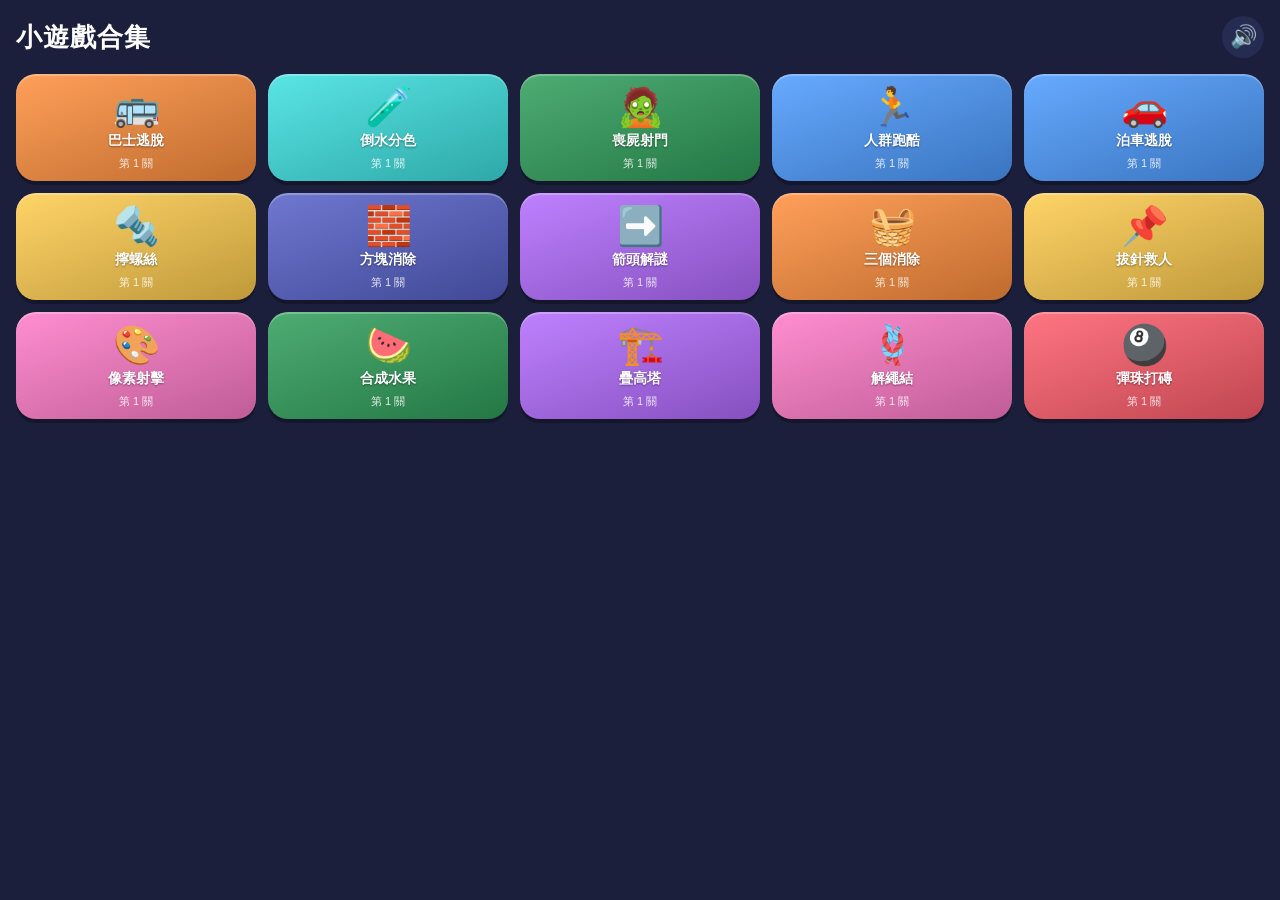
==== index.html @ 66912d2d "小遊戲合集: 15 offline mini games (PWA) Co-Authored-By: Claude Opus 5.5 <noreply@anthropic.com>" ====
<!doctype html>
<html lang="zh-Hant">
<head>
<meta charset="utf-8">
<meta name="viewport" content="width=device-width,initial-scale=1,maximum-scale=1,user-scalable=no,viewport-fit=cover">
<meta name="apple-mobile-web-app-capable" content="yes">
<meta name="mobile-web-app-capable" content="yes">
<meta name="apple-mobile-web-app-status-bar-style" content="black-translucent">
<meta name="apple-mobile-web-app-title" content="小遊戲">
<meta name="theme-color" content="#1b1f3b">
<link rel="manifest" href="manifest.json">
<link rel="apple-touch-icon" href="icon-180.png">
<link rel="stylesheet" href="style.css">
<title>小遊戲合集</title>
</head>
<body>
<div id="menu" class="screen">
  <header class="menu-head">
    <h1>小遊戲合集</h1>
    <button id="muteBtn" class="round" aria-label="聲音">🔊</button>
  </header>
  <div id="grid"></div>
</div>

<div id="play" class="screen hidden">
  <div class="topbar">
    <button id="backBtn" class="round" aria-label="返回">‹</button>
    <div class="title"><div id="gTitle"></div><div id="gLevel"></div></div>
    <button id="restartBtn" class="round" aria-label="重來">↻</button>
  </div>
  <div id="info"></div>
  <div id="stage"><canvas id="cv"></canvas></div>
  <div id="overlay" class="hidden">
    <div class="card">
      <div id="ovTitle"></div>
      <div id="ovText"></div>
      <div class="btns">
        <button id="ovRetry" class="btn ghost">重來</button>
        <button id="ovNext" class="btn">下一關</button>
      </div>
    </div>
  </div>
</div>

<script src="core.js"></script>
<script src="games/bus.js"></script>
<script src="games/water.js"></script>
<script src="games/zombie.js"></script>
<script src="games/crowd.js"></script>
<script src="games/parking.js"></script>
<script src="games/screw.js"></script>
<script src="games/blocks.js"></script>
<script src="games/arrows.js"></script>
<script src="games/triple.js"></script>
<script src="games/pins.js"></script>
<script src="games/pixel.js"></script>
<script src="games/fruit.js"></script>
<script src="games/stack.js"></script>
<script src="games/tangle.js"></script>
<script src="games/bricks.js"></script>
<script>MG.start();</script>
</body>
</html>
---- style.css ----
:root {
  --bg: #1b1f3b;
  --bg2: #262b52;
  --fg: #fff;
  --muted: #aab0d6;
  --accent: #ffcc4d;
  --good: #4cd986;
  --bad: #ff5d6c;
}
* { box-sizing: border-box; -webkit-tap-highlight-color: transparent; }
html, body {
  margin: 0; height: 100%; background: var(--bg); color: var(--fg);
  font-family: -apple-system, "PingFang TC", "Microsoft JhengHei", "Noto Sans TC", sans-serif;
  overscroll-behavior: none; user-select: none; -webkit-user-select: none;
  -webkit-touch-callout: none; touch-action: none; overflow: hidden;
}
.hidden { display: none !important; }
.screen {
  position: fixed; inset: 0; display: flex; flex-direction: column;
  padding: env(safe-area-inset-top) env(safe-area-inset-right) env(safe-area-inset-bottom) env(safe-area-inset-left);
}

/* menu */
#menu { overflow-y: auto; touch-action: pan-y; }
.menu-head { display: flex; align-items: center; justify-content: space-between; padding: 16px 16px 8px; }
.menu-head h1 { margin: 0; font-size: 26px; letter-spacing: 1px; }
#grid {
  display: grid; grid-template-columns: repeat(3, 1fr); gap: 12px; padding: 8px 16px 24px;
}
@media (min-width: 600px) { #grid { grid-template-columns: repeat(5, 1fr); } }
.tile {
  border: 0; border-radius: 20px; padding: 14px 6px 10px; color: #fff; cursor: pointer;
  display: flex; flex-direction: column; align-items: center; gap: 6px;
  box-shadow: 0 4px 0 rgba(0,0,0,.25), inset 0 2px 0 rgba(255,255,255,.25);
  font: inherit;
}
.tile:active { transform: translateY(2px); box-shadow: 0 2px 0 rgba(0,0,0,.25); }
.tile .ic { font-size: 38px; line-height: 1; }
.tile .nm { font-size: 14px; font-weight: 700; text-shadow: 0 1px 2px rgba(0,0,0,.4); }
.tile .lv { font-size: 11px; opacity: .85; }

/* play */
.topbar { display: flex; align-items: center; gap: 8px; padding: 8px 12px; }
.topbar .title { flex: 1; text-align: center; }
#gTitle { font-weight: 800; font-size: 18px; }
#gLevel { font-size: 12px; color: var(--muted); }
.round {
  width: 42px; height: 42px; border-radius: 50%; border: 0; background: var(--bg2); color: #fff;
  font-size: 22px; line-height: 1; cursor: pointer; flex: none;
}
.round:active { transform: scale(.94); }
#info { text-align: center; font-size: 14px; color: var(--muted); min-height: 20px; padding: 0 12px 4px; }
#stage { flex: 1; position: relative; min-height: 0; }
#cv { position: absolute; inset: 0; width: 100%; height: 100%; display: block; }

#overlay {
  position: fixed; inset: 0; background: rgba(10,12,30,.6); display: flex;
  align-items: center; justify-content: center; z-index: 10;
}
.card {
  background: var(--bg2); border-radius: 24px; padding: 24px 20px; width: min(320px, 86vw);
  text-align: center; box-shadow: 0 10px 30px rgba(0,0,0,.4); animation: pop .25s ease-out;
}
@keyframes pop { from { transform: scale(.8); opacity: 0; } to { transform: scale(1); opacity: 1; } }
#ovTitle { font-size: 28px; font-weight: 800; margin-bottom: 6px; }
#ovText { color: var(--muted); margin-bottom: 18px; font-size: 15px; }
.btns { display: flex; gap: 10px; }
.btn {
  flex: 1; border: 0; border-radius: 14px; padding: 13px 0; font: inherit; font-weight: 800; font-size: 17px;
  background: var(--accent); color: #2a2200; cursor: pointer; box-shadow: 0 3px 0 rgba(0,0,0,.3);
}
.btn.ghost { background: #3a4078; color: #fff; }
.btn:active { transform: translateY(2px); box-shadow: none; }
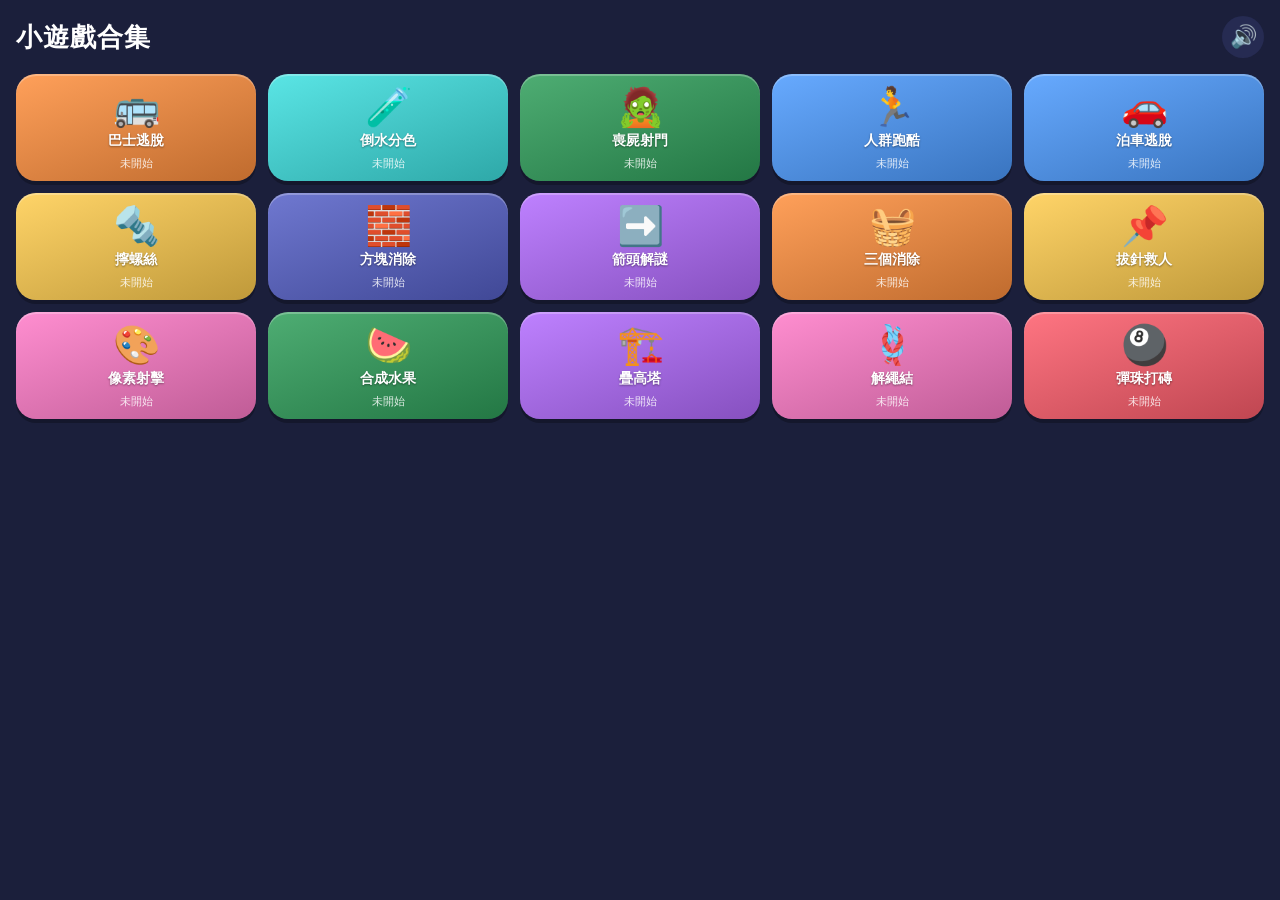
==== commit 8098a337: "Difficulty picker, records, endless mode support Co-Authored-By: Claude Opus 5.5 <noreply@anthropic." ====
--- a/index.html
+++ b/index.html
@@ -22,6 +22,15 @@
   <div id="grid"></div>
 </div>
 
+<div id="picker" class="hidden">
+  <div class="sheet">
+    <button id="pkClose" class="round pk-x" aria-label="關閉">×</button>
+    <div id="pkIcon"></div>
+    <div id="pkName"></div>
+    <div id="pkModes"></div>
+  </div>
+</div>
+
 <div id="play" class="screen hidden">
   <div class="topbar">
     <button id="backBtn" class="round" aria-label="返回">‹</button>
@@ -35,6 +44,7 @@
       <div id="ovTitle"></div>
       <div id="ovText"></div>
       <div class="btns">
+        <button id="ovMenu" class="btn ghost small" aria-label="選單">☰</button>
         <button id="ovRetry" class="btn ghost">重來</button>
         <button id="ovNext" class="btn">下一關</button>
       </div>
--- a/style.css
+++ b/style.css
@@ -63,7 +63,7 @@
 }
 @keyframes pop { from { transform: scale(.8); opacity: 0; } to { transform: scale(1); opacity: 1; } }
 #ovTitle { font-size: 28px; font-weight: 800; margin-bottom: 6px; }
-#ovText { color: var(--muted); margin-bottom: 18px; font-size: 15px; }
+#ovText { color: var(--muted); margin-bottom: 18px; font-size: 15px; white-space: pre-line; }
 .btns { display: flex; gap: 10px; }
 .btn {
   flex: 1; border: 0; border-radius: 14px; padding: 13px 0; font: inherit; font-weight: 800; font-size: 17px;
@@ -71,3 +71,31 @@
 }
 .btn.ghost { background: #3a4078; color: #fff; }
 .btn:active { transform: translateY(2px); box-shadow: none; }
+
+.btn.small { flex: 0 0 52px; }
+
+/* difficulty picker */
+#picker {
+  position: fixed; inset: 0; z-index: 20; background: rgba(10,12,30,.65);
+  display: flex; align-items: flex-end; justify-content: center;
+}
+.sheet {
+  position: relative; width: min(440px, 100%); background: var(--bg2);
+  border-radius: 26px 26px 0 0; padding: 22px 16px calc(22px + env(safe-area-inset-bottom));
+  text-align: center; animation: up .22s ease-out;
+}
+@keyframes up { from { transform: translateY(40%); opacity: 0; } to { transform: none; opacity: 1; } }
+.pk-x { position: absolute; right: 14px; top: 14px; width: 36px; height: 36px; font-size: 22px; background: #3a4078; }
+#pkIcon { font-size: 48px; line-height: 1.1; }
+#pkName { font-size: 22px; font-weight: 800; margin: 4px 0 14px; }
+#pkModes { display: flex; flex-direction: column; gap: 10px; }
+.mode {
+  display: grid; grid-template-columns: auto 1fr auto; align-items: center; gap: 10px;
+  border: 0; border-radius: 16px; padding: 14px 16px; font: inherit; color: #fff; cursor: pointer;
+  background: #31376a; box-shadow: inset 5px 0 0 var(--mc), 0 3px 0 rgba(0,0,0,.25); text-align: left;
+}
+.mode.sel { background: #3d4482; }
+.mode:active { transform: translateY(2px); box-shadow: inset 5px 0 0 var(--mc); }
+.mode .mn { font-size: 19px; font-weight: 800; color: var(--mc); min-width: 44px; }
+.mode .ms { font-size: 13px; color: var(--muted); }
+.mode .mr { font-size: 14px; font-weight: 700; }
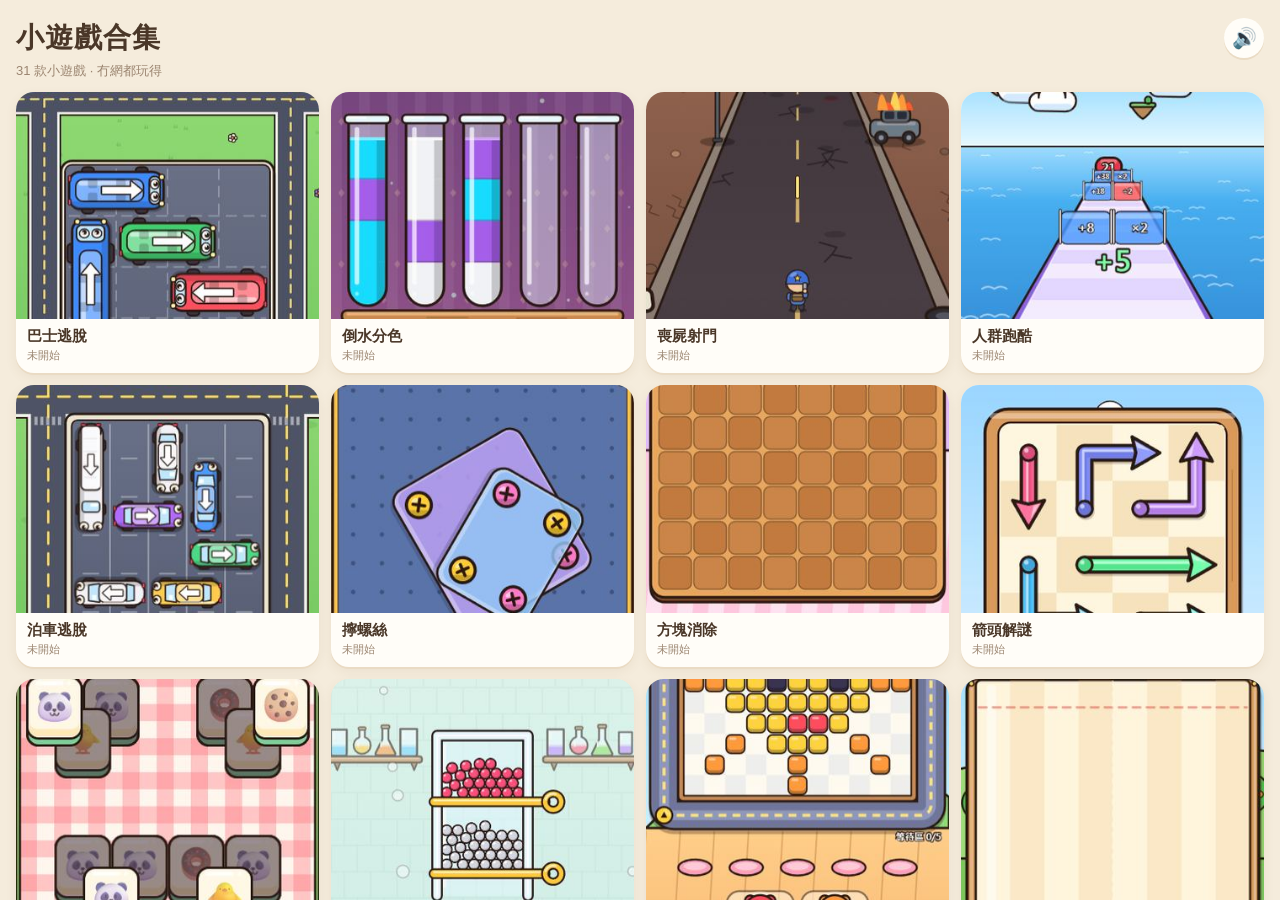
==== commit f1af85ac: "米色介面＋遊戲截圖圖示；人群跑酷敵人前加戰鬥警告帶 Co-Authored-By: Claude Opus 5.5 <noreply@anthropic.com>" ====
--- a/index.html
+++ b/index.html
@@ -5,9 +5,9 @@
 <meta name="viewport" content="width=device-width,initial-scale=1,maximum-scale=1,user-scalable=no,viewport-fit=cover">
 <meta name="apple-mobile-web-app-capable" content="yes">
 <meta name="mobile-web-app-capable" content="yes">
-<meta name="apple-mobile-web-app-status-bar-style" content="black-translucent">
+<meta name="apple-mobile-web-app-status-bar-style" content="default">
 <meta name="apple-mobile-web-app-title" content="小遊戲">
-<meta name="theme-color" content="#1b1f3b">
+<meta name="theme-color" content="#f5ecdc">
 <link rel="manifest" href="manifest.json">
 <link rel="apple-touch-icon" href="icon-180.png">
 <link rel="stylesheet" href="style.css">
@@ -19,13 +19,14 @@
     <h1>小遊戲合集</h1>
     <button id="muteBtn" class="round" aria-label="聲音">🔊</button>
   </header>
+  <div class="menu-sub">31 款小遊戲 · 冇網都玩得</div>
   <div id="grid"></div>
 </div>
 
 <div id="picker" class="hidden">
   <div class="sheet">
     <button id="pkClose" class="round pk-x" aria-label="關閉">×</button>
-    <div id="pkIcon"></div>
+    <img id="pkThumb" alt="">
     <div id="pkName"></div>
     <div id="pkModes"></div>
   </div>
@@ -68,6 +69,22 @@
 <script src="games/stack.js"></script>
 <script src="games/tangle.js"></script>
 <script src="games/bricks.js"></script>
+<script src="games/runner.js"></script>
+<script src="games/hole.js"></script>
+<script src="games/survivor.js"></script>
+<script src="games/bubble.js"></script>
+<script src="games/snake.js"></script>
+<script src="games/helix.js"></script>
+<script src="games/knife.js"></script>
+<script src="games/bullet.js"></script>
+<script src="games/merge.js"></script>
+<script src="games/paper.js"></script>
+<script src="games/flow.js"></script>
+<script src="games/ninja.js"></script>
+<script src="games/piano.js"></script>
+<script src="games/g2048.js"></script>
+<script src="games/jumper.js"></script>
+<script src="games/multiply.js"></script>
 <script>MG.start();</script>
 </body>
 </html>
--- a/style.css
+++ b/style.css
@@ -1,11 +1,14 @@
 :root {
-  --bg: #1b1f3b;
-  --bg2: #262b52;
-  --fg: #fff;
-  --muted: #aab0d6;
-  --accent: #ffcc4d;
-  --good: #4cd986;
-  --bad: #ff5d6c;
+  --bg: #f5ecdc;
+  --bg2: #fffaf1;
+  --card: #fffdf8;
+  --line: #eadbc4;
+  --fg: #4a3728;
+  --muted: #9b8570;
+  --accent: #e8875a;
+  --accent-d: #c96a40;
+  --good: #2fa866;
+  --bad: #e5484d;
 }
 * { box-sizing: border-box; -webkit-tap-highlight-color: transparent; }
 html, body {
@@ -22,80 +25,83 @@
 
 /* menu */
 #menu { overflow-y: auto; touch-action: pan-y; }
-.menu-head { display: flex; align-items: center; justify-content: space-between; padding: 16px 16px 8px; }
-.menu-head h1 { margin: 0; font-size: 26px; letter-spacing: 1px; }
+.menu-head { display: flex; align-items: center; justify-content: space-between; padding: 18px 16px 4px; }
+.menu-head h1 { margin: 0; font-size: 28px; font-weight: 800; letter-spacing: 1px; }
+.menu-sub { padding: 0 16px 12px; font-size: 13px; color: var(--muted); }
 #grid {
-  display: grid; grid-template-columns: repeat(3, 1fr); gap: 12px; padding: 8px 16px 24px;
+  display: grid; grid-template-columns: repeat(2, 1fr); gap: 12px; padding: 0 16px 28px;
 }
-@media (min-width: 600px) { #grid { grid-template-columns: repeat(5, 1fr); } }
+@media (min-width: 600px) { #grid { grid-template-columns: repeat(4, 1fr); } }
 .tile {
-  border: 0; border-radius: 20px; padding: 14px 6px 10px; color: #fff; cursor: pointer;
-  display: flex; flex-direction: column; align-items: center; gap: 6px;
-  box-shadow: 0 4px 0 rgba(0,0,0,.25), inset 0 2px 0 rgba(255,255,255,.25);
-  font: inherit;
+  display: flex; flex-direction: column;
+  border: 0; border-radius: 18px; padding: 0; overflow: hidden; cursor: pointer; text-align: left;
+  background: var(--card); color: var(--fg); font: inherit;
+  box-shadow: 0 2px 0 var(--line), 0 4px 12px rgba(120, 90, 50, .08);
 }
-.tile:active { transform: translateY(2px); box-shadow: 0 2px 0 rgba(0,0,0,.25); }
-.tile .ic { font-size: 38px; line-height: 1; }
-.tile .nm { font-size: 14px; font-weight: 700; text-shadow: 0 1px 2px rgba(0,0,0,.4); }
-.tile .lv { font-size: 11px; opacity: .85; }
+.tile:active { transform: scale(.97); }
+.tile .th { display: block; width: 100%; aspect-ratio: 4 / 3; object-fit: cover; background: #e9dcc6; }
+.tile .tx { display: block; padding: 8px 11px 10px; }
+.tile .nm { display: block; font-size: 15px; font-weight: 800; }
+.tile .lv { display: block; font-size: 11px; color: var(--muted); margin-top: 2px; white-space: nowrap; overflow: hidden; text-overflow: ellipsis; }
 
 /* play */
-.topbar { display: flex; align-items: center; gap: 8px; padding: 8px 12px; }
-.topbar .title { flex: 1; text-align: center; }
-#gTitle { font-weight: 800; font-size: 18px; }
-#gLevel { font-size: 12px; color: var(--muted); }
+.topbar { display: flex; align-items: center; gap: 8px; padding: 6px 12px; background: var(--bg); }
+.topbar .title { flex: 1; text-align: center; min-width: 0; }
+#gTitle { font-weight: 800; font-size: 16px; }
+#gLevel { font-size: 12px; font-weight: 700; color: var(--muted); }
 .round {
-  width: 42px; height: 42px; border-radius: 50%; border: 0; background: var(--bg2); color: #fff;
-  font-size: 22px; line-height: 1; cursor: pointer; flex: none;
+  width: 40px; height: 40px; border-radius: 50%; border: 0; background: var(--card); color: var(--fg);
+  font-size: 20px; line-height: 1; cursor: pointer; flex: none; font-weight: 700;
+  box-shadow: 0 2px 0 var(--line);
 }
 .round:active { transform: scale(.94); }
-#info { text-align: center; font-size: 14px; color: var(--muted); min-height: 20px; padding: 0 12px 4px; }
+#info { text-align: center; font-size: 13px; color: var(--muted); min-height: 18px; padding: 0 12px 4px; background: var(--bg); }
+#info:empty { display: none; }
 #stage { flex: 1; position: relative; min-height: 0; }
 #cv { position: absolute; inset: 0; width: 100%; height: 100%; display: block; }
 
 #overlay {
-  position: fixed; inset: 0; background: rgba(10,12,30,.6); display: flex;
+  position: fixed; inset: 0; background: rgba(60, 40, 25, .4); display: flex;
   align-items: center; justify-content: center; z-index: 10;
 }
 .card {
-  background: var(--bg2); border-radius: 24px; padding: 24px 20px; width: min(320px, 86vw);
-  text-align: center; box-shadow: 0 10px 30px rgba(0,0,0,.4); animation: pop .25s ease-out;
+  background: var(--bg2); border-radius: 26px; padding: 24px 20px 18px; width: min(300px, 84vw);
+  text-align: center; box-shadow: 0 4px 0 var(--line), 0 12px 30px rgba(60, 40, 25, .25); animation: pop .25s ease-out;
 }
-@keyframes pop { from { transform: scale(.8); opacity: 0; } to { transform: scale(1); opacity: 1; } }
-#ovTitle { font-size: 28px; font-weight: 800; margin-bottom: 6px; }
-#ovText { color: var(--muted); margin-bottom: 18px; font-size: 15px; white-space: pre-line; }
-.btns { display: flex; gap: 10px; }
+@keyframes pop { from { transform: scale(.85); opacity: 0; } to { transform: scale(1); opacity: 1; } }
+#ovTitle { font-size: 28px; font-weight: 900; margin-bottom: 6px; }
+#ovText { color: var(--muted); margin-bottom: 18px; font-size: 14px; white-space: pre-line; }
+.btns { display: flex; gap: 8px; }
 .btn {
-  flex: 1; border: 0; border-radius: 14px; padding: 13px 0; font: inherit; font-weight: 800; font-size: 17px;
-  background: var(--accent); color: #2a2200; cursor: pointer; box-shadow: 0 3px 0 rgba(0,0,0,.3);
+  flex: 1; border: 0; border-radius: 14px; padding: 13px 0; font: inherit; font-weight: 800; font-size: 16px;
+  background: var(--accent); color: #fff; cursor: pointer; box-shadow: 0 3px 0 var(--accent-d);
 }
-.btn.ghost { background: #3a4078; color: #fff; }
+.btn.ghost { background: #efe3cf; color: var(--fg); box-shadow: 0 3px 0 var(--line); }
 .btn:active { transform: translateY(2px); box-shadow: none; }
-
-.btn.small { flex: 0 0 52px; }
+.btn.small { flex: 0 0 50px; }
 
 /* difficulty picker */
 #picker {
-  position: fixed; inset: 0; z-index: 20; background: rgba(10,12,30,.65);
+  position: fixed; inset: 0; z-index: 20; background: rgba(60, 40, 25, .4);
   display: flex; align-items: flex-end; justify-content: center;
 }
 .sheet {
   position: relative; width: min(440px, 100%); background: var(--bg2);
-  border-radius: 26px 26px 0 0; padding: 22px 16px calc(22px + env(safe-area-inset-bottom));
+  border-radius: 26px 26px 0 0; padding: 16px 16px calc(20px + env(safe-area-inset-bottom));
   text-align: center; animation: up .22s ease-out;
 }
 @keyframes up { from { transform: translateY(40%); opacity: 0; } to { transform: none; opacity: 1; } }
-.pk-x { position: absolute; right: 14px; top: 14px; width: 36px; height: 36px; font-size: 22px; background: #3a4078; }
-#pkIcon { font-size: 48px; line-height: 1.1; }
-#pkName { font-size: 22px; font-weight: 800; margin: 4px 0 14px; }
-#pkModes { display: flex; flex-direction: column; gap: 10px; }
+.pk-x { position: absolute; right: 24px; top: 24px; width: 34px; height: 34px; font-size: 20px; z-index: 1; }
+#pkThumb { display: block; width: 100%; height: 130px; object-fit: cover; border-radius: 18px; background: #e9dcc6; }
+#pkName { font-size: 22px; font-weight: 800; margin: 10px 0 12px; }
+#pkModes { display: flex; flex-direction: column; gap: 8px; }
 .mode {
   display: grid; grid-template-columns: auto 1fr auto; align-items: center; gap: 10px;
-  border: 0; border-radius: 16px; padding: 14px 16px; font: inherit; color: #fff; cursor: pointer;
-  background: #31376a; box-shadow: inset 5px 0 0 var(--mc), 0 3px 0 rgba(0,0,0,.25); text-align: left;
+  border: 0; border-radius: 16px; padding: 13px 16px; font: inherit; color: var(--fg); cursor: pointer;
+  background: var(--card); box-shadow: inset 5px 0 0 var(--mc), 0 2px 0 var(--line); text-align: left;
 }
-.mode.sel { background: #3d4482; }
+.mode.sel { background: #fbefdc; }
 .mode:active { transform: translateY(2px); box-shadow: inset 5px 0 0 var(--mc); }
-.mode .mn { font-size: 19px; font-weight: 800; color: var(--mc); min-width: 44px; }
+.mode .mn { font-size: 18px; font-weight: 800; color: var(--mc); min-width: 44px; }
 .mode .ms { font-size: 13px; color: var(--muted); }
 .mode .mr { font-size: 14px; font-weight: 700; }
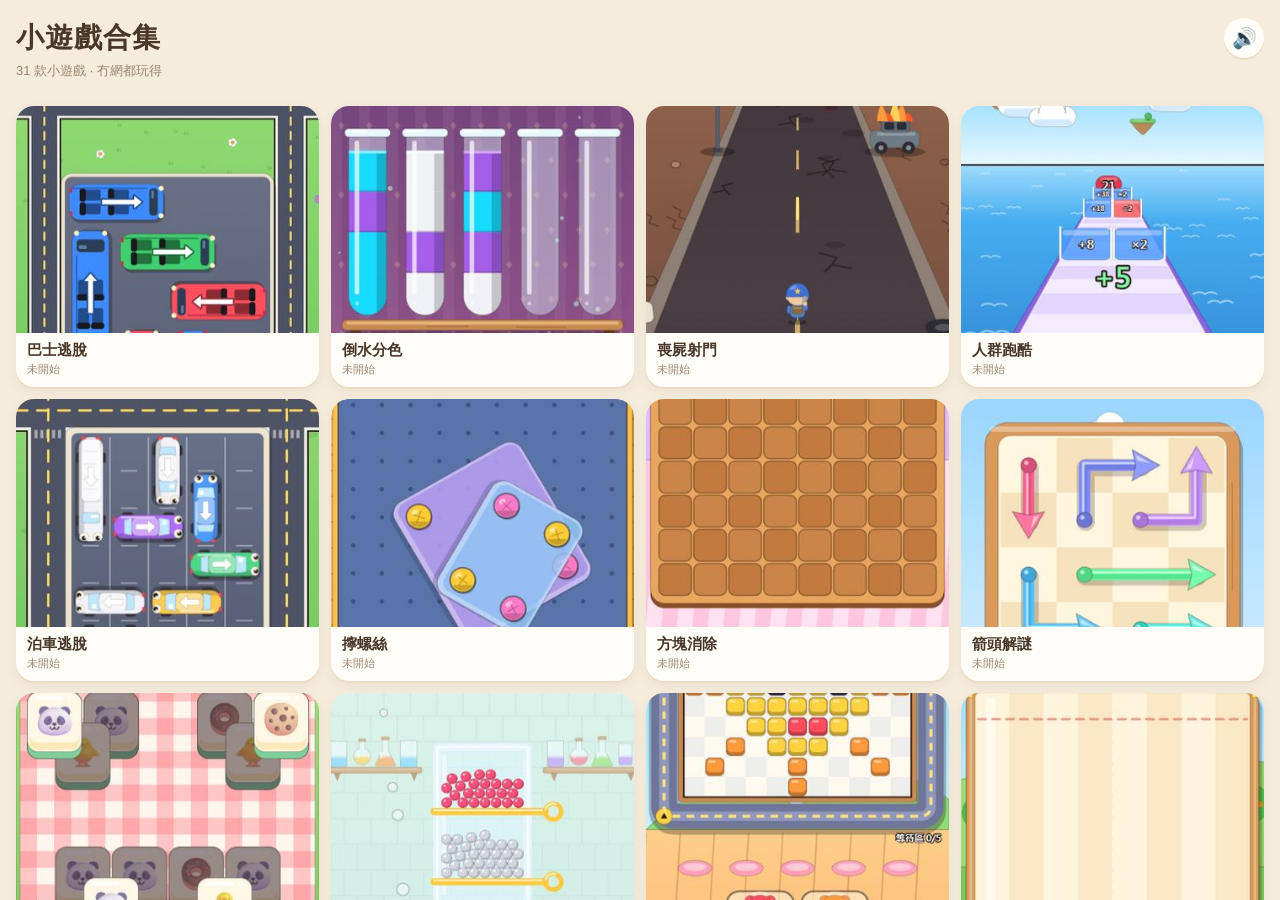
==== commit 19830146: "新遊戲：開心農場鋪（3D 低多邊形卡通風格，搖桿、搬運、解鎖、員工、寵物、事件、升級） Co-Authored-By: Claude Opus 5.5 <noreply@anthropic.com>" ====
--- a/index.html
+++ b/index.html
@@ -20,6 +20,10 @@
     <button id="muteBtn" class="round" aria-label="聲音">🔊</button>
   </header>
   <div class="menu-sub">31 款小遊戲 · 冇網都玩得</div>
+  <a class="feature" href="farm/">
+    <img src="thumbs/farm.jpg" alt="">
+    <span class="ftx"><span class="fnew">新遊戲 · 3D</span><b>開心農場鋪</b><small>割草、養雞、開店、請員工</small></span>
+  </a>
   <div id="grid"></div>
 </div>
 
--- a/style.css
+++ b/style.css
@@ -43,6 +43,17 @@
 .tile .tx { display: block; padding: 8px 11px 10px; }
 .tile .nm { display: block; font-size: 15px; font-weight: 800; }
 .tile .lv { display: block; font-size: 11px; color: var(--muted); margin-top: 2px; white-space: nowrap; overflow: hidden; text-overflow: ellipsis; }
+
+.feature {
+  display: block; margin: 0 16px 14px; border-radius: 20px; overflow: hidden; position: relative; text-decoration: none;
+  background: var(--card); color: var(--fg); box-shadow: 0 2px 0 var(--line), 0 4px 12px rgba(120, 90, 50, .1);
+}
+.feature img { display: block; width: 100%; aspect-ratio: 16 / 9; object-fit: cover; background: #b6e46a; }
+.feature .ftx { display: block; padding: 10px 14px 12px; }
+.feature b { display: block; font-size: 19px; font-weight: 800; }
+.feature small { display: block; font-size: 12px; color: var(--muted); margin-top: 2px; }
+.feature .fnew { display: inline-block; font-size: 11px; font-weight: 800; color: #fff; background: var(--accent); border-radius: 99px; padding: 2px 8px; margin-bottom: 4px; }
+.feature:active { transform: scale(.98); }
 
 /* play */
 .topbar { display: flex; align-items: center; gap: 8px; padding: 6px 12px; background: var(--bg); }
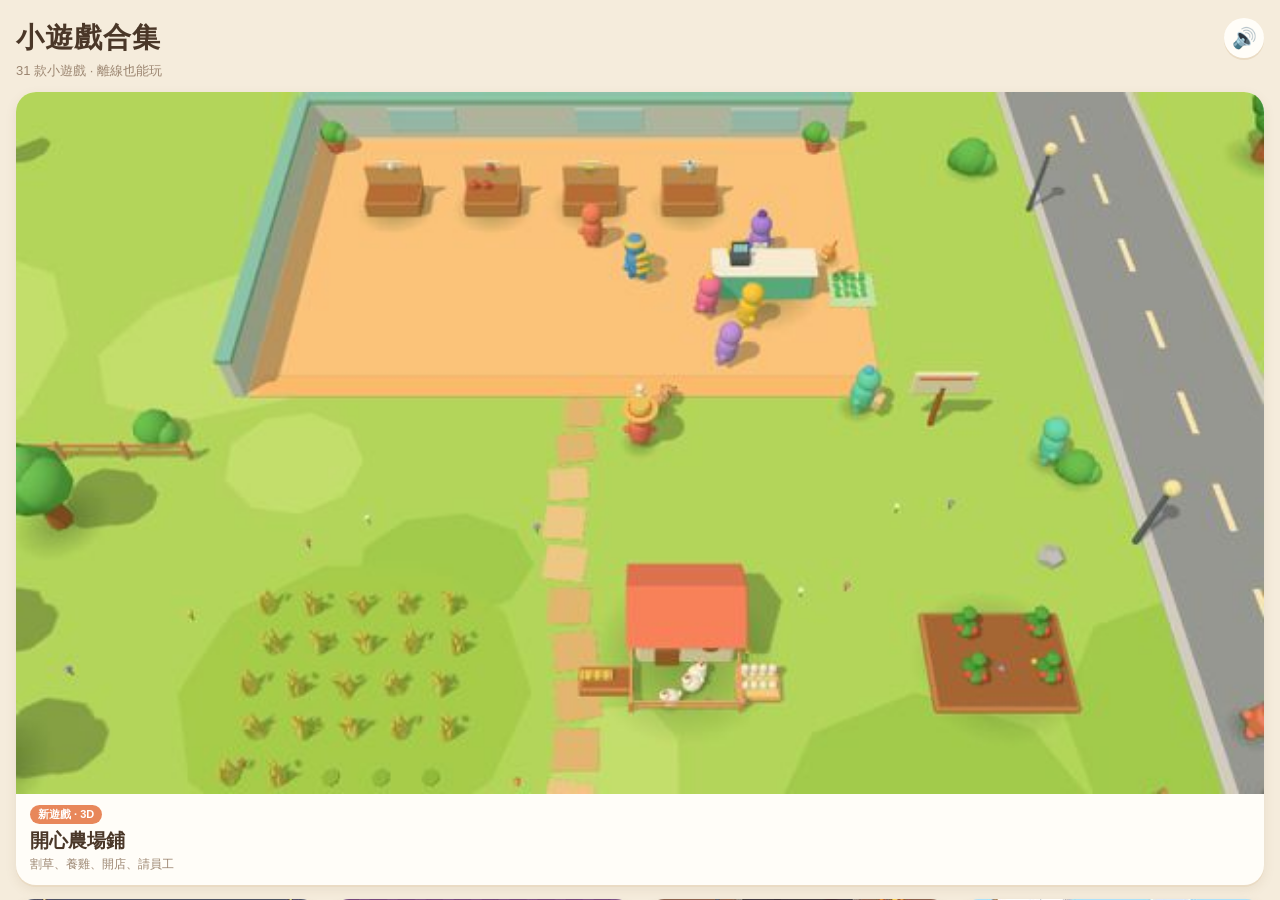
==== commit 8e065cd1: "開心農場鋪：員工會認路唔再穿牆、可以付錢多請員工；遊戲文字改台灣用語（冷藏櫃、撿蛋、公車、停車場等） Co-Authored-By: Claude Opus 5.5 <noreply@anthropi" ====
--- a/index.html
+++ b/index.html
@@ -19,7 +19,7 @@
     <h1>小遊戲合集</h1>
     <button id="muteBtn" class="round" aria-label="聲音">🔊</button>
   </header>
-  <div class="menu-sub">31 款小遊戲 · 冇網都玩得</div>
+  <div class="menu-sub">31 款小遊戲 · 離線也能玩</div>
   <a class="feature" href="farm/">
     <img src="thumbs/farm.jpg" alt="">
     <span class="ftx"><span class="fnew">新遊戲 · 3D</span><b>開心農場鋪</b><small>割草、養雞、開店、請員工</small></span>
--- a/style.css
+++ b/style.css
@@ -45,7 +45,7 @@
 .tile .lv { display: block; font-size: 11px; color: var(--muted); margin-top: 2px; white-space: nowrap; overflow: hidden; text-overflow: ellipsis; }
 
 .feature {
-  display: block; margin: 0 16px 14px; border-radius: 20px; overflow: hidden; position: relative; text-decoration: none;
+  display: block; flex: none; margin: 0 16px 14px; border-radius: 20px; overflow: hidden; position: relative; text-decoration: none;
   background: var(--card); color: var(--fg); box-shadow: 0 2px 0 var(--line), 0 4px 12px rgba(120, 90, 50, .1);
 }
 .feature img { display: block; width: 100%; aspect-ratio: 16 / 9; object-fit: cover; background: #b6e46a; }
